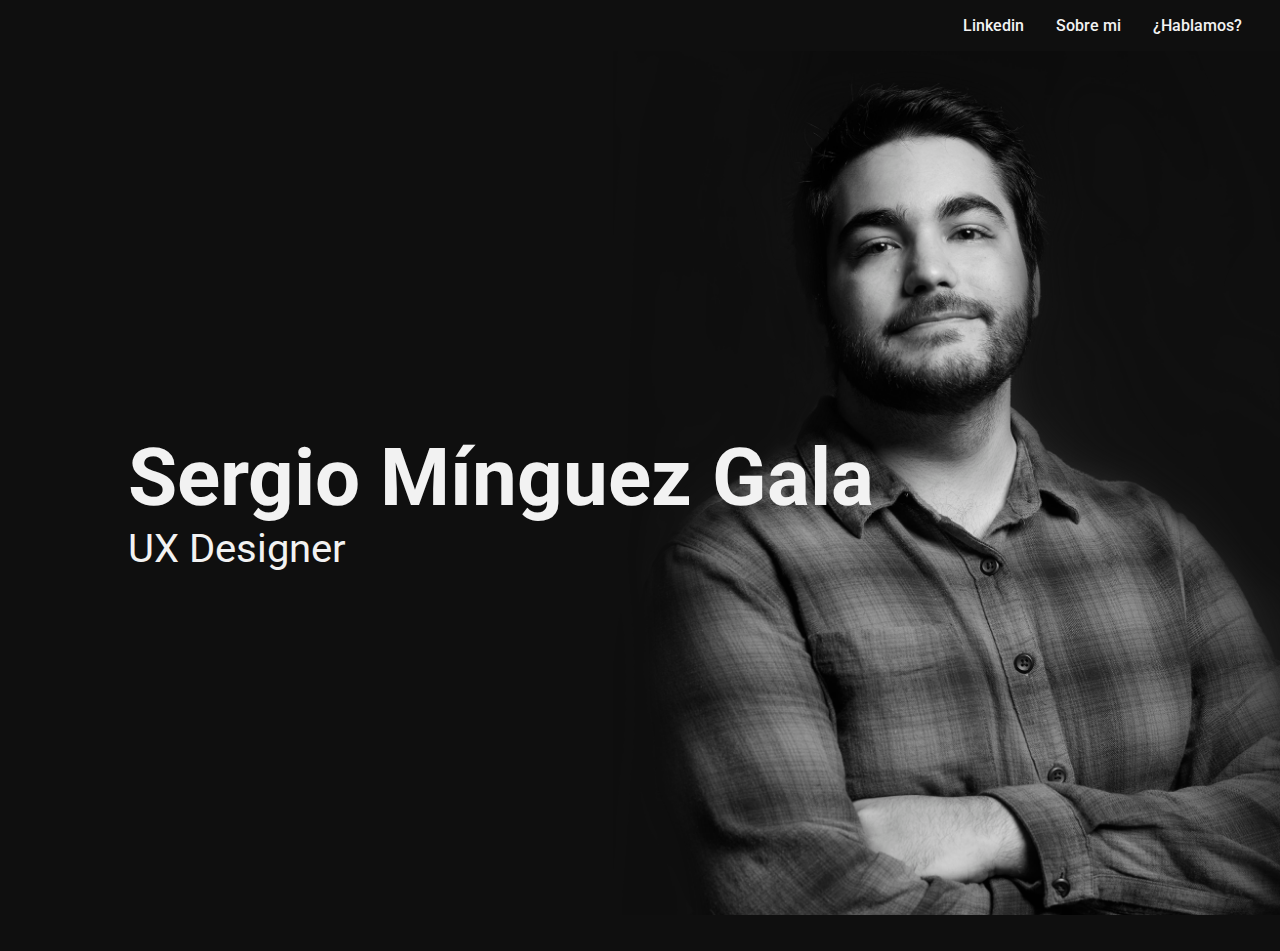
==== index.html @ 0d48065e "premockups" ====
<!DOCTYPE html>
<html lang="es" dir="ltr">

  <head>
    <meta charset="utf-8">
    <title>Portoflio de Sergio</title>
    <!-- <meta name="viewport" content="width=device-width, initial-scale=1.0"> -->

    <link href="https://fonts.googleapis.com/css?family=Roboto:300,700" rel="stylesheet">
    <link rel="stylesheet" href="stylesheets/mainstyle.css">
    <script type="text/javascript" src="js/main.js"></script>

  </head>


  <body>

    <div class="nav">
      <ul class="nav_container">
        <li> <a href="http://bit.ly/SMGlinkedin"> Linkedin</a></li>
        <li> <a href="#about">Sobre mi</a></li>
        <li><a href="mailto:sminguezgala@gmail.com">¿Hablamos?</a></li>
      </ul>
    </div>

    <main id="scroll">

      <section class="page" id="home">



          <div class="homeText">
            <span ><h1 class="homeName">Sergio Mínguez Gala</h2>
            <h2 class="homeSubName">UX Designer</h2></span>

            </div>
          <div class="homePhotoControlx ">
          <img src="images/me.png" class="homePhoto" alt="Foto de Sergio"></div>


      </section>

      <section class="page" id="project1">
        <div class="boxText">
          <span ><h1 class="proyectName">Leavee</h2>
          <p class="proyectDescription">Libera espacio en casa subastando todos esos trastos que guardas por si acaso usando el reconocimiento de objetos para que sea menos tedioso listarlo. </p></span>
          </div>
          <a href="leavee.html"><div class="btnInfo"> <span>+</span></div></a>

        <div class="imageBlock">
</div>
      </section>

      <section class="page" id="project2">

        <div class="boxText">
          <span ><h1 class="proyectName">Waveout</h2>
          <p class="proyectDescription">Ayudar a reducir el estrés que sufrimos a diario mediante audiolibros que se recomiendan en base al trayecto que realices, aparte de otros contenidos específicos para diversas situaciones. </p></span>
          </div>
          <a href="waveout.html"><div class="btnInfo"> <span>+</span></div></a>

        <div class="imageBlock">

      </section>

      <section class="page" id="project3">

        <div class="boxText">
          <span ><h1 class="proyectName">ABC Market</h2>
          <p class="proyectDescription">Llevar un supermercado al mundo digital sin que pierda sus ventajas competitivas “premium”, para poder diferenciarse de sus competidores actuales que llevan establecidos más tiempo en las redes. </p></span>
          </div>
          <a href="abcmarket.html"><div style="top: 75%" class="btnInfo" > <span>+</span></div></a>

        <div class="imageBlock">

      </section>
  </main>

  <script src="./js/main.js"></script>



  </body>
</html>
---- stylesheets/mainstyle.css ----
/*reset*/

*{
  margin: 0;
  padding: 0;
  -webkit-box-sizing: border-box;
	-moz-box-sizing: border-box;
	box-sizing: border-box;

}

ul, ol{
  list-style: none;
}

body {

  background-color: #0F0F0F;
  color: #F2F2F2;
  font-family: 'Roboto', sans-serif;
  margin: 0;
  overflow-y: hidden;


}

main#scroll {
  position: absolute;
  width: 100%;
  height: 100%;
  overflow: auto;
  overflow-y: hidden;

}

section.page {
  width: 100%;
  height: 100vh;
  display: flex;
  flex-direction: column;
  position: relative;
}

/*section 1*/

#home .content{
  display:flex;
  flex-direction: row;
}


.homeText {
  position: absolute;
  width: 80%;
  top: 50%;
  right: 10%;
  transform: translateY(-50%);
}


.content{
  margin: auto;
  position: relative;
  height: 100vh;
}

/*slide efft */

.homePhoto {
  animation-duration: 3s;
  animation-name: slidein;
}

@keyframes slidein {
  from {
    margin-right: -30%;
  }

  to {
    margin-right: 0%;
  }
}

/*Animation scroll*/
@keyframes vertical{
    50%{
        bottom: 4vh;
    }
}

/*animation buttonInfo*/

@keyframes breathing {
  0% {
    -webkit-transform: scale(0.9);
    -ms-transform: scale(0.9);
    transform: scale(0.9);
  }

  25% {
    -webkit-transform: scale(1);
    -ms-transform: scale(1);
    transform: scale(1);
  }

  60% {
    -webkit-transform: scale(0.9);
    -ms-transform: scale(0.9);
    transform: scale(0.9);
  }

  100% {
    -webkit-transform: scale(0.9);
    -ms-transform: scale(0.9);
    transform: scale(0.9);
  }
}

@keyframes roll {
  0% {
    transform: rotate(0);
  }

  100% {
    transform: rotate(360deg);
  }
}

/*navbar*/


.nav_container {
  display: flex;
  justify-content: flex-end;
}

.nav{
  margin-right: 3%;
  margin-top: 0px;

}

.nav li{
  padding: 16px 0 16px 32px;
}

.nav ul li a{
  color: #F3F3F3;
  text-decoration: none;
  font-weight: 500;
}

.nav ul li a:hover{
  font-weight: bold;
}

.rightLink {
position: absolute;
left: -1%
}

/*home text */

.homeName {
  font-size: 80px;
}

.homeSubName {
  font-size: 40px;
  font-weight: normal;
}

.proyectName {
  font-size: 80px;
}

.proyectDescription {
  font-size: 24px;
  font-weight: normal;
}

/*home photo*/

.homePhoto {
  height: 96vh;
  float: right;
  align-items: right;
}

/* Image sections */

.imageBlock{
    width: 50%;
    height: 98vh;
    background-color: red;
    position: absolute;
    left: 47%;
    background-image: url(https://images.unsplash.com/photo-1526047932273-341f2a7631f9?ixlib=rb-1.2.1&ixid=eyJhcHBfaWQiOjEyMDd9&auto=format&fit=crop&w=1000&q=80);
  /* background-position: 67% 85%; */
  background-size: cover;
  background-position: center;
  background-repeat: no-repeat;
}


/*text sections */

.boxText {
  position: absolute;
  width: 33%;
  top: 50%;
  left: 10%;
  transform: translateY(-50%);
}


.btnInfo {
  width: 56px;
  height: 56px;
  border-style: solid;
  border-width: 9px;
  border-radius: 52%;
  border-color: #b307ff;
  background-color: red;
  position: absolute;
  top: 67%;
  left: 37%;
  animation: breathing 3s ease-out infinite normal;
}

div.arrow {
  width: 32px;
  height: 32px;
  box-sizing: border-box;
  position: absolute;
  right: 15%;
  top: 40%;
  margin-top: -8px;
  border-width: 0 6px 6px 0;
  border-style: solid;
  border-color: white;
  -webkit-transform: rotate(45deg);
  transform: rotate(45deg);
}

.btnInfo span {
  position: absolute;
  color: white;
  font-size: 34px;
  font-weight: bold;
  top: 31%;
  left: 26%;
  margin-top: -13px;
}

.btnInfo span:hover {
animation: roll 3s linear infinite ;
font-size: 40px;
position: absolute;
top: 25%;
left: 24%;
}

/*grid system */

@media  (max-width: 768px) {
  .homePhotoControlx {
    overflow-x: hidden;
  }

  .homePhoto {
    animation: none;
    height: 96vh;
    float: none;
  }

  .mainContent {
    grid-column: span 6;
  }
  .homeName {
    font-size: 60px;
    background-color: #0F0F0F60;
    padding: 24px 24px 16px 24px
  }
  .homeSubName {
    font-size: 36px;
    background-color: #0F0F0F60;
    padding: 0px 24px 16px 24px
  }


    .btnInfo {
      position: absolute;
      top: 66%;
      left: 42%;
  }
    .abc {
      position: absolute;
      left: 42%;
      top: 75%;
    }

  div.arrow {
      width: 24px;
      height: 24px;
      box-sizing: border-box;
      position: absolute;
      right: 15%;
      top: 45%;
      margin-top: -8px;
      border-width: 0 6px 6px 0;
      border-style: solid;
      border-color: white;
      -webkit-transform: rotate(-45deg);
      transform: rotate(-45deg);
    }

    .btnInfo span {
      position: absolute;
      color: white;
      top: 29%;
      left: 25%;
    }

    .proyectName {
      font-size: 60px;
    }

    .proyectDescription {
      font-size: 20px;
      font-weight: normal;
    }

    .imageBlock{
        width: 40%;
        position: absolute;
        left: 57%;

    }

    .boxText {
      width: 43%;
    }

}
@media (max-width: 480px) {

  .homePhotoControlx {
    overflow-x: hidden;
  }

  .homePhoto {
  animation: none;
  height: 96vh;
  float: none;

  }

  .navigationMenu {
    grid-column: span 6;
  }
  .mainContent {
    grid-column: span 6;
  }

  .homeName {
    font-size: 40px;
    background-color: #0F0F0F60;
    padding: 16px 16px 8px 16px
  }

  .homeSubName {
    font-size: 20px;
    background-color: #0F0F0F60;
    padding: 0px 16px 8px 16px
  }

  .btnInfo {
    position: absolute;
    top: 77%;
    left: 76%;
}

div.arrow {
    width: 20px;
    height: 20px;
    box-sizing: border-box;
    position: absolute;
    right: 20%;
    top: 45%;
    margin-top: -8px;
    border-width: 0 4px 4px 0;
    border-style: solid;
    border-color: white;
    -webkit-transform: rotate(45deg);
    transform: rotate(45deg);
  }

  .btnInfo span {
    position: absolute;
    color: white;
    top: 32%;
    left: 26%;
  }

  .proyectName {
    font-size: 50px;
  }

  .proyectDescription {
    font-size: 18px;
    font-weight: normal;
  }

  .imageBlock{
      width: 100%;
      height: 55vh;
      position: absolute;
      left: 0%;

  }

  .boxText {
    position: absolute;
    width: 90%;
    top: 66%;
    left: 5%;
    transform: translateY(-50%);
  }

}


@media screen and (max-device-width: 823px) {

  .homePhotoControlx {
    overflow-x: hidden;
  }

  .homePhoto {
  animation: none;
  height: 98vh;
  float: none;

  }

  .navigationMenu {
    grid-column: span 12;
  }
  .mainContent {
    grid-column: span 12;
  }

  .homeName {
    font-size: 88px;
    background-color: #0F0F0F60;
    padding: 16px 16px 8px 16px
  }

  .homeSubName {
    font-size: 40px;
    background-color: #0F0F0F60;
    padding: 0px 16px 8px 16px
  }

  .boxText {
    position: absolute;
    width: 90%;
    top: 66%;
    left: 5%;
    transform: translateY(-50%);
  }

  .imageBlock{
      width: 100%;
      height: 55vh;
      position: absolute;
      left: 0%;

  }

  .btnInfo {
    width: 126px;
    height: 126px;
    border-width: 18px;
    position: absolute;
    top: 76%;
    left: 79%;
  }

  .btnInfo span {
    font-size: 73px;
    font-weight: bold;
    top: 19%;
    left: 26%;
  }

  .btnInfo span:hover {
  animation: none;
  font-size: 73px;
  top: 19%;
  left: 26%;
  }


  .proyectName {
    font-size: 80px;
  }

  .proyectDescription {
    font-size: 36px;
    font-weight: normal;
  }

}


/*OLD
@media screen and (max-device-width: 823px) {

  .homePhoto {
  animation: none;
  height: 98vh;
  float: none;

  }

  .navigationMenu {
    grid-column: span 12;
  }
  .mainContent {
    grid-column: span 12;
  }

  .homeName {
    font-size: 88px;
    background-color: #0F0F0F60;
    padding: 16px 16px 8px 16px
  }

  .homeSubName {
    font-size: 40px;
    background-color: #0F0F0F60;
    padding: 0px 16px 8px 16px
  }

  .btnContainer {
    width: 164px;
    height: 82px;
    position: absolute;
    top: 110%;
    left: 51%;
}

div.arrow {
    width: 32px;
    height: 32px;
    box-sizing: border-box;
    position: absolute;
    right: 15%;
    top: 40%;
    margin-top: -8px;
    border-width: 0 6px 6px 0;
    border-style: solid;
    border-color: white;
    -webkit-transform: rotate(-45deg);
    transform: rotate(-45deg);
  }

  .btnContainer span {
    position: absolute;
    color: white;
    font-size: 28px;
    top: 44%;
    left: -8%;
    margin-top: -13px;
  }

  .proyectName {
    font-size: 80px;
  }

  .proyectDescription {
    font-size: 36px;
    font-weight: normal;
  }
}

*/



/*body*/
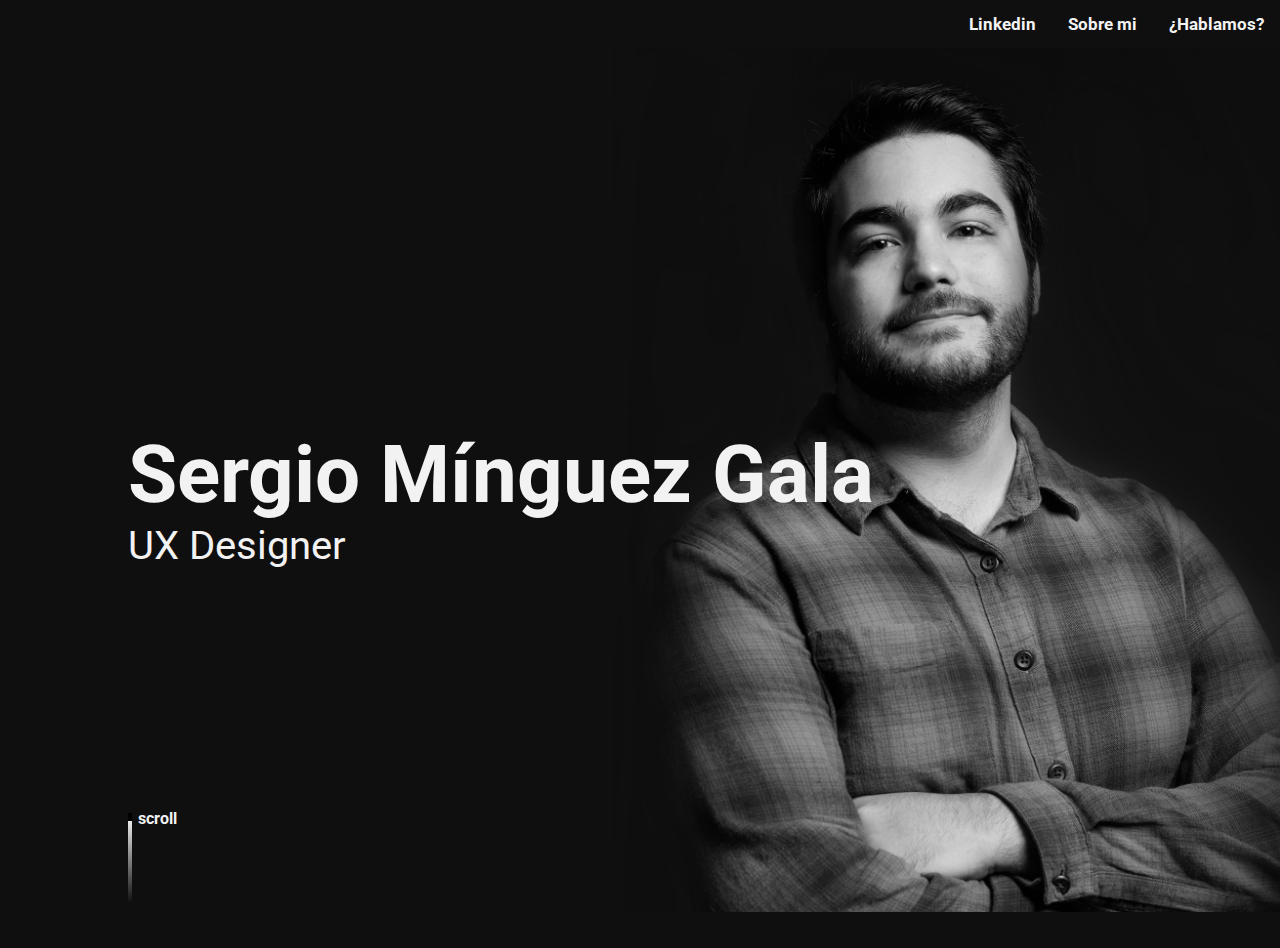
==== commit b9973128: "navbar mobile funcional" ====
--- a/index.html
+++ b/index.html
@@ -7,21 +7,24 @@
     <!-- <meta name="viewport" content="width=device-width, initial-scale=1.0"> -->
 
     <link href="https://fonts.googleapis.com/css?family=Roboto:300,700" rel="stylesheet">
+    <link rel="stylesheet" href="https://use.fontawesome.com/releases/v5.6.3/css/all.css" integrity="sha384-UHRtZLI+pbxtHCWp1t77Bi1L4ZtiqrqD80Kn4Z8NTSRyMA2Fd33n5dQ8lWUE00s/" crossorigin="anonymous">
     <link rel="stylesheet" href="stylesheets/mainstyle.css">
-    <script type="text/javascript" src="js/main.js"></script>
 
   </head>
 
 
   <body>
+    <div class="topnav2">
+      <i href="javascript:void(0);" onclick="myFunction()" class="icon fas fa-bars"></i>
+    </div>
+    <div class="topnav" id="myTopnav">
+        <a class='lul' href="">Linkedin</a>
+      <a class='lul' href="#news">Sobre mi</a>
+      <a href="" class="lul">¿Hablamos?</a>
 
-    <div class="nav">
-      <ul class="nav_container">
-        <li> <a href="http://bit.ly/SMGlinkedin"> Linkedin</a></li>
-        <li> <a href="#about">Sobre mi</a></li>
-        <li><a href="mailto:sminguezgala@gmail.com">¿Hablamos?</a></li>
-      </ul>
     </div>
+
+
 
     <main id="scroll">
 
@@ -34,6 +37,7 @@
             <h2 class="homeSubName">UX Designer</h2></span>
 
             </div>
+          <span class="lineScrll"> <p class="webScrll">scroll</p><p class="mobileScrll">slide</p> <div class="insideScrll"> </div> </span>
           <div class="homePhotoControlx ">
           <img src="images/me.png" class="homePhoto" alt="Foto de Sergio"></div>
 
@@ -45,7 +49,7 @@
           <span ><h1 class="proyectName">Leavee</h2>
           <p class="proyectDescription">Libera espacio en casa subastando todos esos trastos que guardas por si acaso usando el reconocimiento de objetos para que sea menos tedioso listarlo. </p></span>
           </div>
-          <a href="leavee.html"><div class="btnInfo"> <span>+</span></div></a>
+          <a href="./pages/leavee.html"><div class="btnInfo"> <span>+</span></div></a>
 
         <div class="imageBlock">
 </div>
@@ -57,7 +61,7 @@
           <span ><h1 class="proyectName">Waveout</h2>
           <p class="proyectDescription">Ayudar a reducir el estrés que sufrimos a diario mediante audiolibros que se recomiendan en base al trayecto que realices, aparte de otros contenidos específicos para diversas situaciones. </p></span>
           </div>
-          <a href="waveout.html"><div class="btnInfo"> <span>+</span></div></a>
+          <a href="./pages/waveout.html"><div class="btnInfo"> <span>+</span></div></a>
 
         <div class="imageBlock">
 
@@ -69,7 +73,7 @@
           <span ><h1 class="proyectName">ABC Market</h2>
           <p class="proyectDescription">Llevar un supermercado al mundo digital sin que pierda sus ventajas competitivas “premium”, para poder diferenciarse de sus competidores actuales que llevan establecidos más tiempo en las redes. </p></span>
           </div>
-          <a href="abcmarket.html"><div style="top: 75%" class="btnInfo" > <span>+</span></div></a>
+          <a href="./pages/abcmarket.html"><div style="top: 75%" class="btnInfo" > <span>+</span></div></a>
 
         <div class="imageBlock">
 
--- a/stylesheets/mainstyle.css
+++ b/stylesheets/mainstyle.css
@@ -71,6 +71,57 @@
   animation-name: slidein;
 }
 
+/*Scroll-slide indicator*/
+
+
+.lineScrll {
+  width: 4px;
+  height: 90px;
+  background-image: linear-gradient(to    top, rgba(255, 255, 255, 0), #fff    100%);
+  position: absolute;
+  left: 10%;
+  top: 85%;
+
+}
+
+.webScrll{
+
+position: absolute;
+left: 10px;
+top: -4px;
+font-weight: bold;
+
+}
+
+.mobileScrll {
+
+display: none;
+
+}
+
+
+.insideScrll {
+  width: 4px;
+  height: 8px;
+  background-color: black;
+  position: absolute;
+  animation: scrollSlide 2.4s ease-out infinite;
+}
+
+@keyframes scrollSlide {
+  0% {
+      top: -10%;
+    opacity: 1;
+ }
+ 470% {
+   opacity: 0.5;
+ }
+ 100% {
+     top: 100%;
+   opacity: 0;
+ }
+}
+
 @keyframes slidein {
   from {
     margin-right: -30%;
@@ -126,33 +177,61 @@
   }
 }
 
+@keyframes circulito {
+  0% {
+    right: -1000px;
+  }
+  100% {
+    right: 0;
+  }
+}
+
+@keyframes circulito360 {
+  0% {
+    right: 0;
+    height: 100vh;
+  }
+  100% {
+    height: 100vh;
+    right: -1000px;
+  }
+}
+
 /*navbar*/
 
 
-.nav_container {
+.topnav {
   display: flex;
-  justify-content: flex-end;
-}
-
-.nav{
-  margin-right: 3%;
-  margin-top: 0px;
-
-}
-
-.nav li{
-  padding: 16px 0 16px 32px;
-}
-
-.nav ul li a{
+  justify-content: flex-end;;
+  text-align: right;
+  overflow: hidden;
+  background-color: #0F0F0F;
+}
+
+.topnav a {
+  display: block;
   color: #F3F3F3;
+  text-align: center;
+  font-weight: bold;
+  padding: 14px 16px;
   text-decoration: none;
-  font-weight: 500;
-}
-
-.nav ul li a:hover{
+  font-size: 17px;
+}
+
+.topnav a:hover {
+
   font-weight: bold;
 }
+
+.active {
+  background-color: #4CAF50;
+  color: white;
+}
+
+.topnav .icon {
+  display: none;
+}
+
 
 .rightLink {
 position: absolute;
@@ -441,7 +520,6 @@
   animation: none;
   height: 98vh;
   float: none;
-
   }
 
   .navigationMenu {
@@ -450,6 +528,7 @@
   .mainContent {
     grid-column: span 12;
   }
+
 
   .homeName {
     font-size: 88px;
@@ -511,6 +590,105 @@
     font-size: 36px;
     font-weight: normal;
   }
+
+  .mobileScrll {
+
+    display: inline-block;
+    position: absolute;
+    left: 10px;
+    top: -4px;
+    font-weight: bold;
+  }
+
+  .webScrll {
+
+    display: none;
+  }
+
+  section.page {
+    padding-top: 52px;
+  }
+
+  .topnav {
+    flex-direction: column;
+    justify-content: flex-start;
+    text-align: right;
+    font-size: 80px;
+    position: fixed;
+    width: 100vw;
+    top: 0;
+    right: 0;
+    margin-top: 60px;
+    z-index: 10
+  }
+
+  .topnav2 {
+    flex-direction: column;
+    justify-content: flex-start;
+    text-align: right;
+    font-size: 80px;
+    position: fixed;
+    width: 100vw;
+    top: 0;
+    right: 0;
+    background-color: #0F0F0F;
+    z-index: 12
+  }
+
+  .topnav a {
+    text-align: right;
+  }
+
+  .topnav-animation {
+    animation: circulito360 0.75s ease-in;
+  }
+
+a.lul {
+  padding: 0;
+  opacity: 0;
+  height: 0px;
+  font-size: 80px;
+
+}
+
+  .topnav .icon {
+    display: block;
+    top: 0 ;
+      right: 0;
+      font-size: 85px;
+      padding: 14px 16px;
+      text-align: right;
+
+  }
+
+  .topnav2 .icon {
+    display: block;
+    top: 0 ;
+      right: 0;
+      font-size: 85px;
+      padding: 14px 16px;
+      text-align: right;
+
+  }
+
+  .topnav.responsive{
+     position: fixed;
+     right: 0;
+    height: 100vh;
+    animation: circulito 0.45s ease-in;
+    margin-bottom: 80px;
+
+   }
+   .topnav.responsive a {
+     text-align: right;
+
+   }
+
+   a.fix{
+     opacity: 1;
+     height: auto;
+     padding: 62px 54px;
+   }
 
 }
 
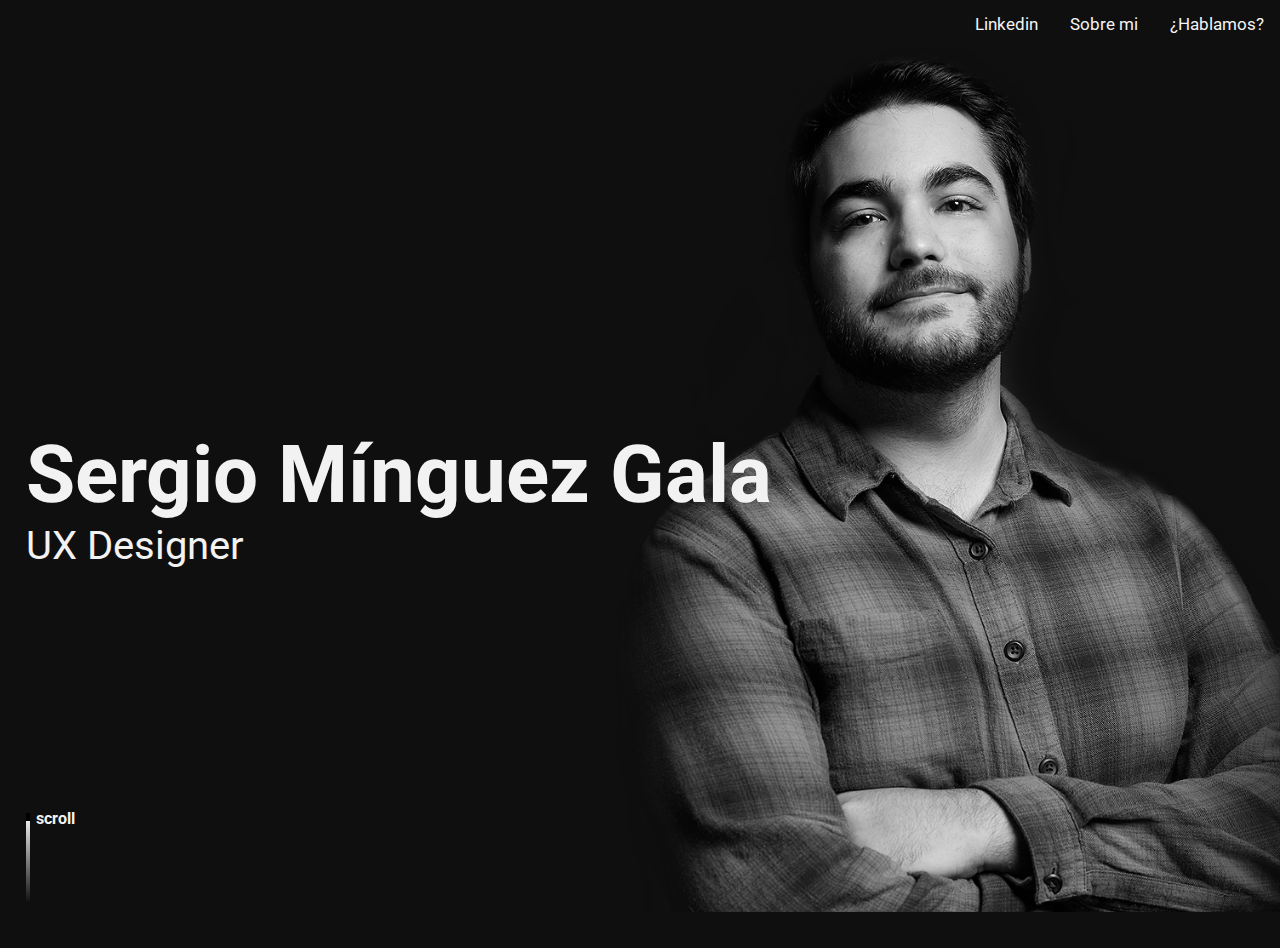
==== commit d08d0223: "home lista" ====
--- a/index.html
+++ b/index.html
@@ -8,7 +8,7 @@
 
     <link href="https://fonts.googleapis.com/css?family=Roboto:300,700" rel="stylesheet">
     <link rel="stylesheet" href="https://use.fontawesome.com/releases/v5.6.3/css/all.css" integrity="sha384-UHRtZLI+pbxtHCWp1t77Bi1L4ZtiqrqD80Kn4Z8NTSRyMA2Fd33n5dQ8lWUE00s/" crossorigin="anonymous">
-    <link rel="stylesheet" href="stylesheets/mainstyle.css">
+    <link rel="stylesheet" href="./stylesheets/mainstyle.css">
 
   </head>
 
@@ -18,9 +18,9 @@
       <i href="javascript:void(0);" onclick="myFunction()" class="icon fas fa-bars"></i>
     </div>
     <div class="topnav" id="myTopnav">
-        <a class='lul' href="">Linkedin</a>
-      <a class='lul' href="#news">Sobre mi</a>
-      <a href="" class="lul">¿Hablamos?</a>
+        <a class='lul' href="http://bit.ly/SMGlinkedin">Linkedin</a>
+      <a class='lul' href="./pages/aboutme.html">Sobre mi</a>
+      <a href="mailto:sminguezgala@gmail.com" class="lul">¿Hablamos?</a>
 
     </div>
 
@@ -39,7 +39,7 @@
             </div>
           <span class="lineScrll"> <p class="webScrll">scroll</p><p class="mobileScrll">slide</p> <div class="insideScrll"> </div> </span>
           <div class="homePhotoControlx ">
-          <img src="images/me.png" class="homePhoto" alt="Foto de Sergio"></div>
+          <img src="images/meLow2.png" class="homePhoto" alt="Foto de Sergio"></div>
 
 
       </section>
@@ -49,10 +49,10 @@
           <span ><h1 class="proyectName">Leavee</h2>
           <p class="proyectDescription">Libera espacio en casa subastando todos esos trastos que guardas por si acaso usando el reconocimiento de objetos para que sea menos tedioso listarlo. </p></span>
           </div>
-          <a href="./pages/leavee.html"><div class="btnInfo"> <span>+</span></div></a>
+          <a href="./pages/leavee.html"><div class="btnInfo btnMock1"> <span>+</span></div></a>
 
-        <div class="imageBlock">
-</div>
+        <div class="imageBlock mockup1">
+    </div>
       </section>
 
       <section class="page" id="project2">
@@ -61,9 +61,9 @@
           <span ><h1 class="proyectName">Waveout</h2>
           <p class="proyectDescription">Ayudar a reducir el estrés que sufrimos a diario mediante audiolibros que se recomiendan en base al trayecto que realices, aparte de otros contenidos específicos para diversas situaciones. </p></span>
           </div>
-          <a href="./pages/waveout.html"><div class="btnInfo"> <span>+</span></div></a>
+          <a href="./pages/waveout.html"><div class="btnInfo btnMock2"> <span>+</span></div></a>
 
-        <div class="imageBlock">
+        <div class="imageBlock mockup2">
 
       </section>
 
@@ -73,10 +73,10 @@
           <span ><h1 class="proyectName">ABC Market</h2>
           <p class="proyectDescription">Llevar un supermercado al mundo digital sin que pierda sus ventajas competitivas “premium”, para poder diferenciarse de sus competidores actuales que llevan establecidos más tiempo en las redes. </p></span>
           </div>
-          <a href="./pages/abcmarket.html"><div style="top: 75%" class="btnInfo" > <span>+</span></div></a>
+          <a href="./pages/abcmarket.html"><div style="top: 75%" class="btnInfo btnMock3" > <span>+</span></div></a>
 
-        <div class="imageBlock">
-
+        <div class="imageBlock mockup3">
+        <p class="endPage"> © Sergio Mínguez Gala</p>
       </section>
   </main>
 
--- a/stylesheets/mainstyle.css
+++ b/stylesheets/mainstyle.css
@@ -53,7 +53,7 @@
   position: absolute;
   width: 80%;
   top: 50%;
-  right: 10%;
+  right: 18%;
   transform: translateY(-50%);
 }
 
@@ -79,10 +79,11 @@
   height: 90px;
   background-image: linear-gradient(to    top, rgba(255, 255, 255, 0), #fff    100%);
   position: absolute;
-  left: 10%;
+  left: 2%;
   top: 85%;
 
 }
+
 
 .webScrll{
 
@@ -113,12 +114,12 @@
       top: -10%;
     opacity: 1;
  }
- 470% {
-   opacity: 0.5;
+ 47% {
+   opacity: 0.8;
  }
  100% {
      top: 100%;
-   opacity: 0;
+   opacity: 0.4;
  }
 }
 
@@ -212,7 +213,7 @@
   display: block;
   color: #F3F3F3;
   text-align: center;
-  font-weight: bold;
+  font-weight: normal;
   padding: 14px 16px;
   text-decoration: none;
   font-size: 17px;
@@ -224,11 +225,11 @@
 }
 
 .active {
-  background-color: #4CAF50;
+  background-color: #0F0F0F;
   color: white;
 }
 
-.topnav .icon {
+.topnav2 .icon {
   display: none;
 }
 
@@ -269,24 +270,48 @@
 /* Image sections */
 
 .imageBlock{
-    width: 50%;
-    height: 98vh;
-    background-color: red;
-    position: absolute;
-    left: 47%;
-    background-image: url(https://images.unsplash.com/photo-1526047932273-341f2a7631f9?ixlib=rb-1.2.1&ixid=eyJhcHBfaWQiOjEyMDd9&auto=format&fit=crop&w=1000&q=80);
-  /* background-position: 67% 85%; */
-  background-size: cover;
+    width: 46%;
+    height: 100vh;
+    position: absolute;
+    left: 54%;
+
+  background-position: 67% 85%;
+  background-size: contain;
   background-position: center;
   background-repeat: no-repeat;
 }
 
+.mockup1 {
+
+    background-image: url(../images/mockup1.png);
+    background-color: #4f4ae6;
+
+
+}
+
+
+
+.mockup2 {
+
+    background-image: url(../images/mockup2.png);
+    background-color: #2484ab;
+
+}
+
+.mockup3 {
+
+    background-image: url(../images/mockup3.png);
+    background-color: #239298;
+    background-size: 110%;
+
+
+}
 
 /*text sections */
 
 .boxText {
   position: absolute;
-  width: 33%;
+  width: 40%;
   top: 50%;
   left: 10%;
   transform: translateY(-50%);
@@ -303,8 +328,26 @@
   background-color: red;
   position: absolute;
   top: 67%;
-  left: 37%;
+  left: 45%;
   animation: breathing 3s ease-out infinite normal;
+}
+
+.btnMock1
+{
+  border-color: #4f4ae6;
+      background-color: #4f4ae6;
+}
+
+.btnMock2
+{
+  border-color: #2484ab;
+      background-color: #2484ab;
+}
+
+.btnMock3
+{
+  border-color: #239298;
+      background-color: #239298;
 }
 
 div.arrow {
@@ -340,9 +383,16 @@
 left: 24%;
 }
 
+.endPage {
+  Position: absolute;
+  color: #333333;
+  top: 166%;
+  left: 40%;
+}
+
 /*grid system */
 
-@media  (max-width: 768px) {
+@media  (max-width: 864px) {
   .homePhotoControlx {
     overflow-x: hidden;
   }
@@ -350,7 +400,9 @@
   .homePhoto {
     animation: none;
     height: 96vh;
-    float: none;
+    position: absolute;
+    right: 0%;
+    z-index: -1;
   }
 
   .mainContent {
@@ -367,8 +419,11 @@
     padding: 0px 24px 16px 24px
   }
 
-
-    .btnInfo {
+  .lineScrll {
+    left: 6%;
+  }
+
+    /* .btnInfo {
       position: absolute;
       top: 66%;
       left: 42%;
@@ -414,6 +469,7 @@
         width: 40%;
         position: absolute;
         left: 57%;
+        background-size: 166%;
 
     }
 
@@ -421,6 +477,65 @@
       width: 43%;
     }
 
+    */
+
+
+      .btnInfo {
+        position: absolute;
+        top: 77%;
+        left: 76%;
+    }
+
+    div.arrow {
+        width: 20px;
+        height: 20px;
+        box-sizing: border-box;
+        position: absolute;
+        right: 20%;
+        top: 45%;
+        margin-top: -8px;
+        border-width: 0 4px 4px 0;
+        border-style: solid;
+        border-color: white;
+        -webkit-transform: rotate(45deg);
+        transform: rotate(45deg);
+      }
+
+      .btnInfo span {
+        position: absolute;
+        color: white;
+        top: 32%;
+        left: 26%;
+      }
+
+      .proyectName {
+        font-size: 50px;
+      }
+
+      .proyectDescription {
+        font-size: 18px;
+        font-weight: normal;
+      }
+
+      .imageBlock{
+          width: 100%;
+          height: 55vh;
+          position: absolute;
+          left: 0%;
+          background-size: contain;
+
+      }
+
+      .boxText {
+        position: absolute;
+        width: 90%;
+        top: 66%;
+        left: 5%;
+        transform: translateY(-50%);
+      }
+
+
+
 }
 @media (max-width: 480px) {
 
@@ -431,7 +546,7 @@
   .homePhoto {
   animation: none;
   height: 96vh;
-  float: none;
+  left: -50%;
 
   }
 
@@ -453,6 +568,11 @@
     background-color: #0F0F0F60;
     padding: 0px 16px 8px 16px
   }
+
+  .lineScrll {
+    left: 6%;
+  }
+
 
   .btnInfo {
     position: absolute;
@@ -496,6 +616,7 @@
       height: 55vh;
       position: absolute;
       left: 0%;
+      background-size: contain;
 
   }
 
@@ -507,19 +628,33 @@
     transform: translateY(-50%);
   }
 
+  .endPage {
+    left: 26%;
+    top: 165%;
+  }
+
 }
 
 
 @media screen and (max-device-width: 823px) {
 
+  body {
+    overflow-y: auto;
+  }
+
+  main#scroll {
+    overflow-y: auto;
+  }
+
   .homePhotoControlx {
-    overflow-x: hidden;
+    overflow: hidden;
   }
 
   .homePhoto {
   animation: none;
   height: 98vh;
   float: none;
+  overflow: hidden;
   }
 
   .navigationMenu {
@@ -529,6 +664,9 @@
     grid-column: span 12;
   }
 
+  .homeText {
+    right: 10%;
+  }
 
   .homeName {
     font-size: 88px;
@@ -590,15 +728,32 @@
     font-size: 36px;
     font-weight: normal;
   }
+  .lineScrll {
+    width: 11px;
+    height: 180px;
+    background-image: linear-gradient(to top, rgb(255, 255, 255), rgba(255, 255, 255, 0));
+    left: 10%;
+    top: 90%;
+  }
+
+  .insideScrll {
+    width: 11px;
+    height: 14px;
+    animation: scrollSlide 2.4s ease-out infinite reverse;
+  }
+
+
 
   .mobileScrll {
 
     display: inline-block;
-    position: absolute;
-    left: 10px;
+    font-size: 33px;
+    position: absolute;
+    left: 26px;
     top: -4px;
     font-weight: bold;
   }
+
 
   .webScrll {
 
@@ -690,6 +845,12 @@
      padding: 62px 54px;
    }
 
+  .endPage {
+    font-size: 31px;
+    top: 170%;
+    left: 32%;
+  }
+
 }
 
 
